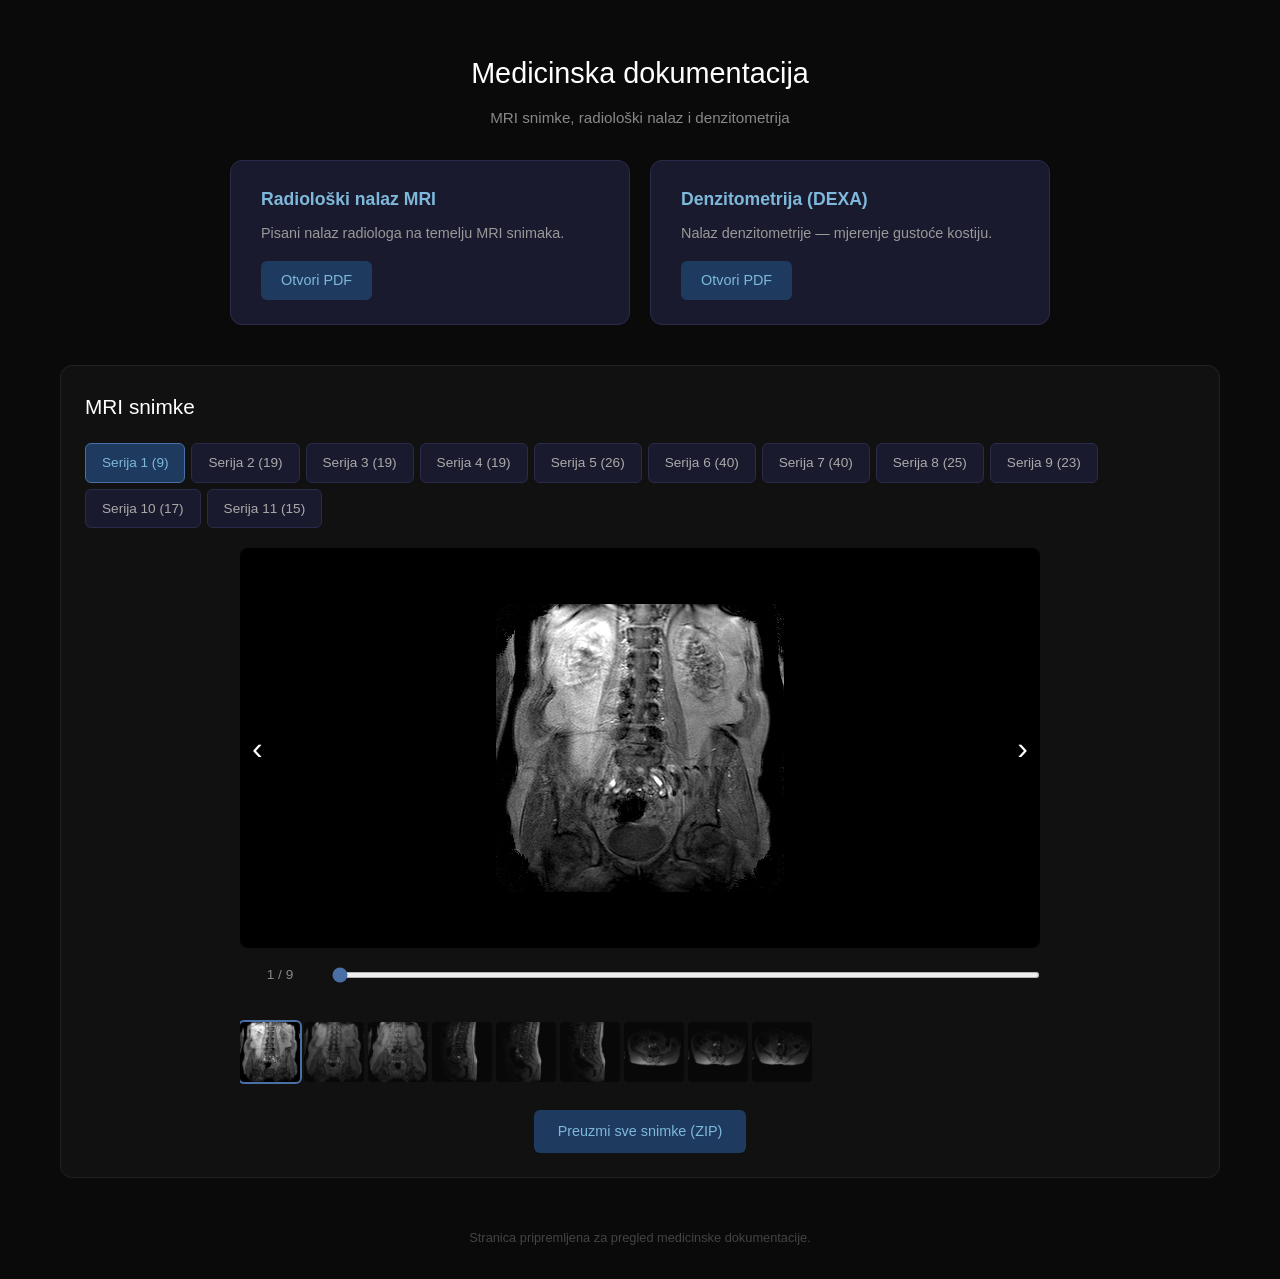
==== index.html @ 1146786d "Medical documentation site with MRI viewer" ====
<!DOCTYPE html>
<html lang="hr">
<head>
    <meta charset="UTF-8">
    <meta name="viewport" content="width=device-width, initial-scale=1.0">
    <title>Medicinska dokumentacija</title>
    <style>
        * { margin: 0; padding: 0; box-sizing: border-box; }
        body {
            font-family: -apple-system, BlinkMacSystemFont, 'Segoe UI', Roboto, sans-serif;
            background: #0a0a0a;
            color: #e0e0e0;
            line-height: 1.6;
        }
        .container {
            max-width: 1200px;
            margin: 0 auto;
            padding: 20px;
        }
        h1 {
            text-align: center;
            padding: 30px 0 10px;
            font-size: 1.8em;
            font-weight: 300;
            color: #fff;
        }
        .subtitle {
            text-align: center;
            color: #888;
            margin-bottom: 30px;
            font-size: 0.95em;
        }

        /* Documents section */
        .docs-section {
            display: flex;
            gap: 20px;
            margin-bottom: 40px;
            flex-wrap: wrap;
            justify-content: center;
        }
        .doc-card {
            background: #1a1a2e;
            border: 1px solid #2a2a4a;
            border-radius: 12px;
            padding: 24px 30px;
            flex: 1;
            min-width: 280px;
            max-width: 400px;
            transition: border-color 0.2s;
        }
        .doc-card:hover {
            border-color: #4a6fa5;
        }
        .doc-card h3 {
            color: #7eb8da;
            margin-bottom: 8px;
            font-size: 1.1em;
        }
        .doc-card p {
            color: #999;
            font-size: 0.9em;
            margin-bottom: 16px;
        }
        .doc-card a {
            display: inline-block;
            background: #1e3a5f;
            color: #7eb8da;
            text-decoration: none;
            padding: 8px 20px;
            border-radius: 6px;
            font-size: 0.9em;
            transition: background 0.2s;
        }
        .doc-card a:hover {
            background: #2a4f7f;
        }

        /* MRI Viewer */
        .mri-section {
            background: #111;
            border-radius: 12px;
            padding: 24px;
            border: 1px solid #222;
        }
        .mri-section h2 {
            color: #fff;
            font-weight: 400;
            margin-bottom: 20px;
            font-size: 1.3em;
        }

        /* Series tabs */
        .series-tabs {
            display: flex;
            gap: 6px;
            margin-bottom: 20px;
            flex-wrap: wrap;
        }
        .series-tab {
            background: #1a1a2e;
            border: 1px solid #2a2a4a;
            color: #aaa;
            padding: 8px 16px;
            border-radius: 6px;
            cursor: pointer;
            font-size: 0.85em;
            transition: all 0.2s;
        }
        .series-tab:hover {
            border-color: #4a6fa5;
            color: #fff;
        }
        .series-tab.active {
            background: #1e3a5f;
            border-color: #4a6fa5;
            color: #7eb8da;
        }

        /* Viewer */
        .viewer {
            display: flex;
            flex-direction: column;
            align-items: center;
        }
        .viewer-main {
            position: relative;
            background: #000;
            border-radius: 8px;
            overflow: hidden;
            display: flex;
            align-items: center;
            justify-content: center;
            width: 100%;
            max-width: 800px;
            min-height: 400px;
        }
        .viewer-main img {
            max-width: 100%;
            max-height: 70vh;
            display: block;
        }
        .nav-btn {
            position: absolute;
            top: 50%;
            transform: translateY(-50%);
            background: rgba(0,0,0,0.6);
            color: #fff;
            border: none;
            font-size: 2em;
            padding: 16px 12px;
            cursor: pointer;
            z-index: 10;
            transition: background 0.2s;
        }
        .nav-btn:hover { background: rgba(30,58,95,0.8); }
        .nav-btn.prev { left: 0; border-radius: 0 8px 8px 0; }
        .nav-btn.next { right: 0; border-radius: 8px 0 0 8px; }

        /* Slider */
        .slider-container {
            width: 100%;
            max-width: 800px;
            margin: 16px 0;
            display: flex;
            align-items: center;
            gap: 12px;
        }
        .slider-container input[type="range"] {
            flex: 1;
            accent-color: #4a6fa5;
            height: 6px;
        }
        .slider-label {
            color: #888;
            font-size: 0.85em;
            min-width: 80px;
            text-align: center;
        }

        /* Thumbnails */
        .thumbnails {
            display: flex;
            gap: 4px;
            margin-top: 12px;
            overflow-x: auto;
            padding: 8px 0;
            max-width: 800px;
            width: 100%;
        }
        .thumbnails img {
            width: 60px;
            height: 60px;
            object-fit: cover;
            border-radius: 4px;
            cursor: pointer;
            opacity: 0.5;
            transition: opacity 0.2s, outline-color 0.2s;
            outline: 2px solid transparent;
        }
        .thumbnails img:hover { opacity: 0.8; }
        .thumbnails img.active {
            opacity: 1;
            outline-color: #4a6fa5;
        }

        .download-all {
            display: inline-block;
            margin-top: 20px;
            background: #1e3a5f;
            color: #7eb8da;
            text-decoration: none;
            padding: 10px 24px;
            border-radius: 6px;
            font-size: 0.9em;
            transition: background 0.2s;
        }
        .download-all:hover { background: #2a4f7f; }

        footer {
            text-align: center;
            padding: 30px;
            color: #444;
            font-size: 0.8em;
        }

        /* Lightbox */
        .lightbox {
            display: none;
            position: fixed;
            inset: 0;
            background: rgba(0,0,0,0.95);
            z-index: 1000;
            align-items: center;
            justify-content: center;
            cursor: zoom-out;
        }
        .lightbox.open { display: flex; }
        .lightbox img {
            max-width: 95vw;
            max-height: 95vh;
        }
    </style>
</head>
<body>
    <div class="container">
        <h1>Medicinska dokumentacija</h1>
        <p class="subtitle">MRI snimke, radiolo&scaron;ki nalaz i denzitometrija</p>

        <div class="docs-section">
            <div class="doc-card">
                <h3>Radiolo&scaron;ki nalaz MRI</h3>
                <p>Pisani nalaz radiologa na temelju MRI snimaka.</p>
                <a href="docs/mri-nalaz.pdf" target="_blank">Otvori PDF</a>
            </div>
            <div class="doc-card">
                <h3>Denzitometrija (DEXA)</h3>
                <p>Nalaz denzitometrije &mdash; mjerenje gusto&cacute;e kostiju.</p>
                <a href="docs/denzitometrija.pdf" target="_blank">Otvori PDF</a>
            </div>
        </div>

        <div class="mri-section">
            <h2>MRI snimke</h2>
            <div class="series-tabs" id="seriesTabs"></div>
            <div class="viewer">
                <div class="viewer-main" id="viewerMain">
                    <button class="nav-btn prev" onclick="navigate(-1)">&lsaquo;</button>
                    <img id="mainImage" src="" alt="MRI snimka">
                    <button class="nav-btn next" onclick="navigate(1)">&rsaquo;</button>
                </div>
                <div class="slider-container">
                    <span class="slider-label" id="sliderLabel">1 / 1</span>
                    <input type="range" id="slider" min="0" max="0" value="0">
                </div>
                <div class="thumbnails" id="thumbnails"></div>
            </div>
            <div style="text-align:center">
                <a href="mri/jpegs-export.zip" class="download-all">Preuzmi sve snimke (ZIP)</a>
            </div>
        </div>
    </div>

    <div class="lightbox" id="lightbox" onclick="closeLightbox()">
        <img id="lightboxImg" src="" alt="">
    </div>

    <footer>Stranica pripremljena za pregled medicinske dokumentacije.</footer>

    <script>
        const seriesData = {
            "Serija 1": { prefix: "SE000001", count: 9 },
            "Serija 2": { prefix: "SE000002", count: 19 },
            "Serija 3": { prefix: "SE000003", count: 19 },
            "Serija 4": { prefix: "SE000004", count: 19 },
            "Serija 5": { prefix: "SE000005", count: 26 },
            "Serija 6": { prefix: "SE000006", count: 40 },
            "Serija 7": { prefix: "SE000007", count: 40 },
            "Serija 8": { prefix: "SE000008", count: 25 },
            "Serija 9": { prefix: "SE000009", count: 23 },
            "Serija 10": { prefix: "SE000010", count: 17 },
            "Serija 11": { prefix: "SE000011", count: 15 }
        };

        let currentSeries = "Serija 1";
        let currentIndex = 0;

        function getImagePath(series, index) {
            const s = seriesData[series];
            const imgNum = String(index + 1).padStart(6, '0');
            return `mri/jpegs-export/PA000001_ST000001_${s.prefix}_IM${imgNum}.jpg`;
        }

        function buildTabs() {
            const container = document.getElementById('seriesTabs');
            container.innerHTML = '';
            for (const name of Object.keys(seriesData)) {
                const tab = document.createElement('div');
                tab.className = 'series-tab' + (name === currentSeries ? ' active' : '');
                tab.textContent = name + ' (' + seriesData[name].count + ')';
                tab.onclick = () => selectSeries(name);
                container.appendChild(tab);
            }
        }

        function selectSeries(name) {
            currentSeries = name;
            currentIndex = 0;
            buildTabs();
            updateViewer();
        }

        function updateViewer() {
            const s = seriesData[currentSeries];
            const img = document.getElementById('mainImage');
            img.src = getImagePath(currentSeries, currentIndex);
            img.onclick = () => openLightbox(img.src);

            const slider = document.getElementById('slider');
            slider.max = s.count - 1;
            slider.value = currentIndex;

            document.getElementById('sliderLabel').textContent =
                (currentIndex + 1) + ' / ' + s.count;

            // Thumbnails
            const container = document.getElementById('thumbnails');
            container.innerHTML = '';
            for (let i = 0; i < s.count; i++) {
                const thumb = document.createElement('img');
                thumb.src = getImagePath(currentSeries, i);
                thumb.className = i === currentIndex ? 'active' : '';
                thumb.onclick = () => { currentIndex = i; updateViewer(); };
                thumb.loading = 'lazy';
                container.appendChild(thumb);
            }
            // Scroll active thumbnail into view
            setTimeout(() => {
                const active = container.querySelector('.active');
                if (active) active.scrollIntoView({ behavior: 'smooth', block: 'nearest', inline: 'center' });
            }, 50);
        }

        function navigate(dir) {
            const s = seriesData[currentSeries];
            currentIndex = (currentIndex + dir + s.count) % s.count;
            updateViewer();
        }

        document.getElementById('slider').addEventListener('input', function() {
            currentIndex = parseInt(this.value);
            updateViewer();
        });

        function openLightbox(src) {
            document.getElementById('lightboxImg').src = src;
            document.getElementById('lightbox').classList.add('open');
        }
        function closeLightbox() {
            document.getElementById('lightbox').classList.remove('open');
        }

        // Keyboard navigation
        document.addEventListener('keydown', function(e) {
            if (e.key === 'ArrowLeft') navigate(-1);
            if (e.key === 'ArrowRight') navigate(1);
            if (e.key === 'Escape') closeLightbox();
        });

        // Scroll wheel on viewer
        document.getElementById('viewerMain').addEventListener('wheel', function(e) {
            e.preventDefault();
            navigate(e.deltaY > 0 ? 1 : -1);
        }, { passive: false });

        // Init
        buildTabs();
        updateViewer();
    </script>
</body>
</html>
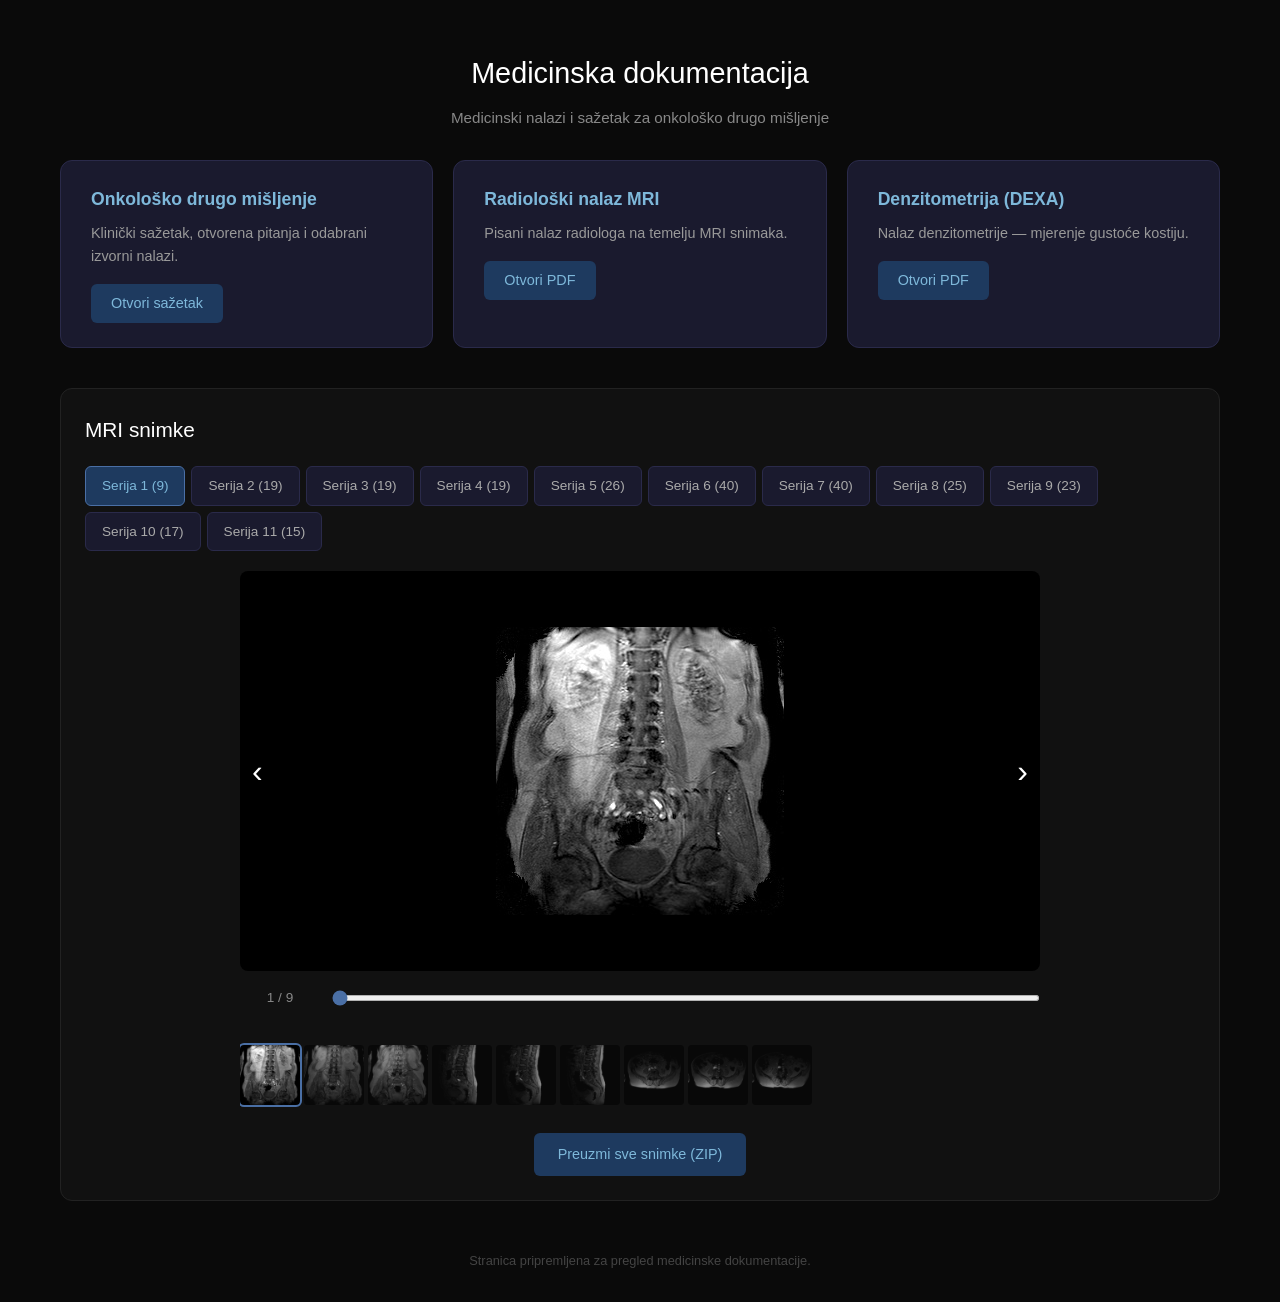
==== commit bc4ff853: "Add private oncology second-opinion brief" ====
--- a/index.html
+++ b/index.html
@@ -245,9 +245,14 @@
 <body>
     <div class="container">
         <h1>Medicinska dokumentacija</h1>
-        <p class="subtitle">MRI snimke, radiolo&scaron;ki nalaz i denzitometrija</p>
+        <p class="subtitle">Medicinski nalazi i sažetak za onkološko drugo mišljenje</p>
 
         <div class="docs-section">
+            <div class="doc-card">
+                <h3>Onkolo&scaron;ko drugo mi&scaron;ljenje</h3>
+                <p>Klini&ccaron;ki sa&zcaron;etak, otvorena pitanja i odabrani izvorni nalazi.</p>
+                <a href="onkolog/">Otvori sa&zcaron;etak</a>
+            </div>
             <div class="doc-card">
                 <h3>Radiolo&scaron;ki nalaz MRI</h3>
                 <p>Pisani nalaz radiologa na temelju MRI snimaka.</p>
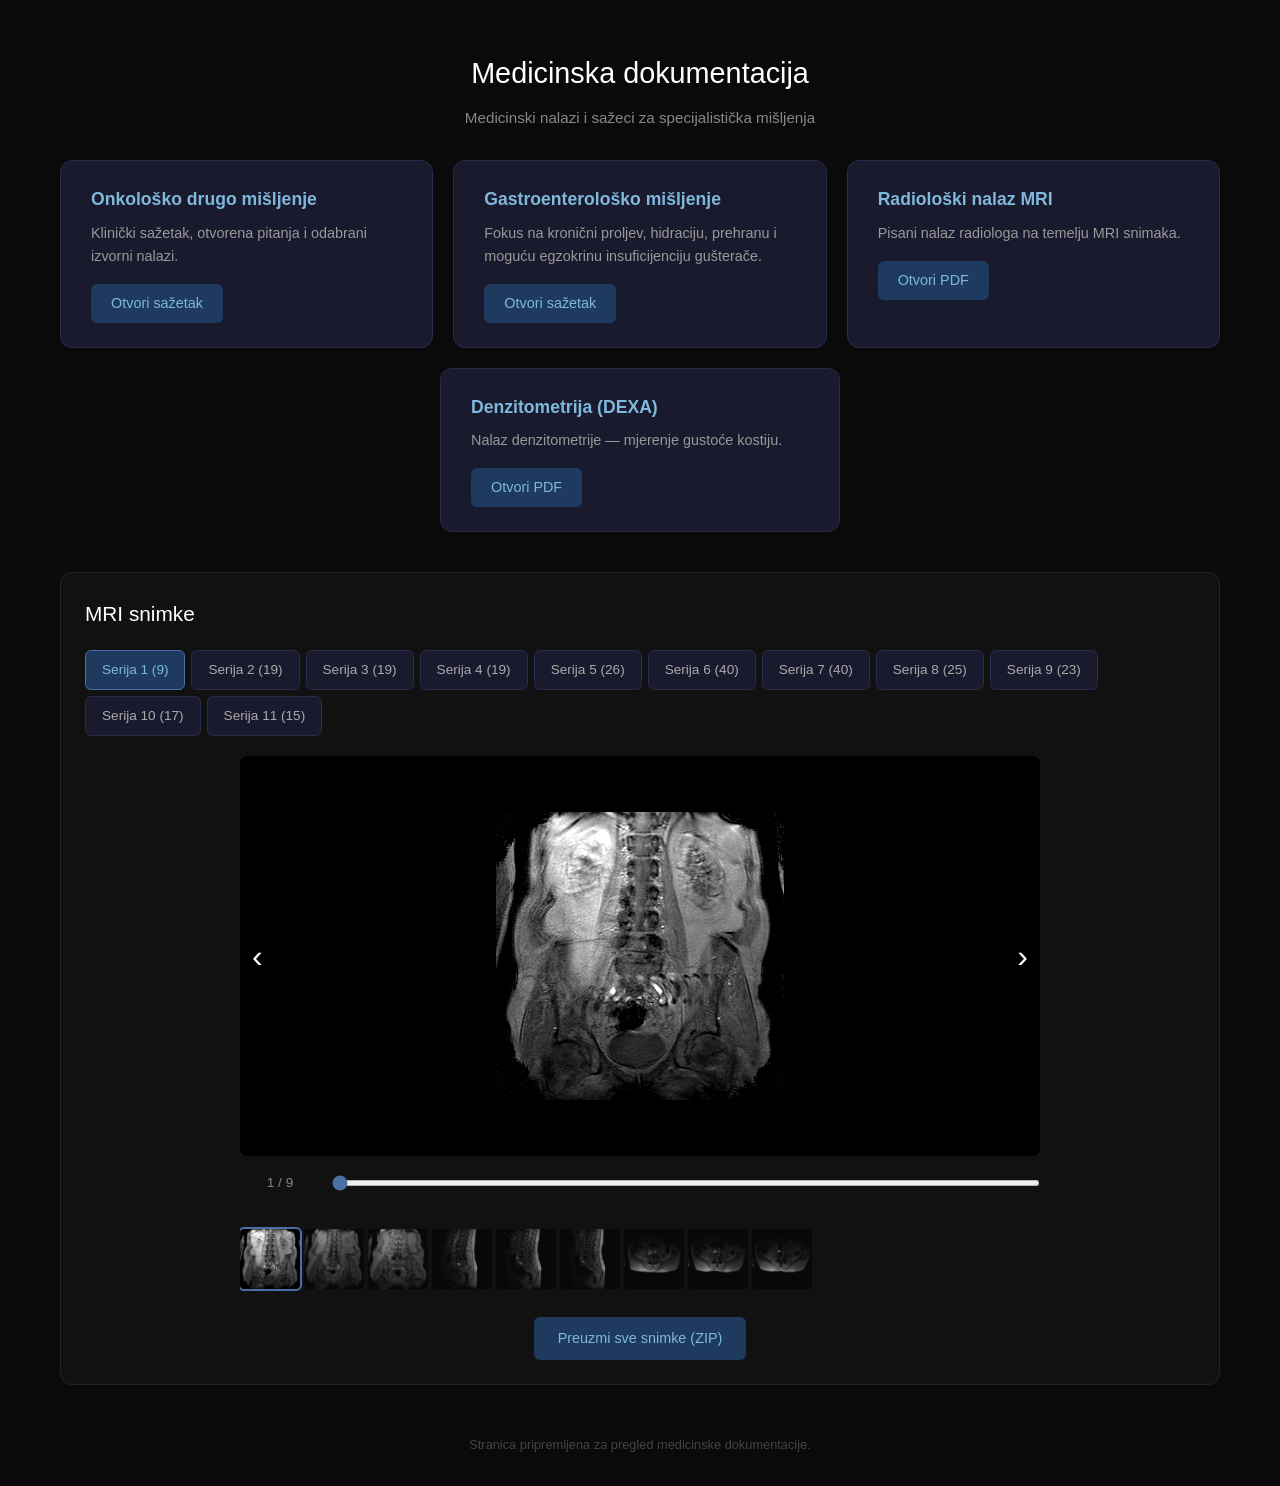
==== commit 9d4cbc58: "Add gastroenterology clinical brief" ====
--- a/index.html
+++ b/index.html
@@ -245,13 +245,18 @@
 <body>
     <div class="container">
         <h1>Medicinska dokumentacija</h1>
-        <p class="subtitle">Medicinski nalazi i sažetak za onkološko drugo mišljenje</p>
+        <p class="subtitle">Medicinski nalazi i sažeci za specijalistička mišljenja</p>
 
         <div class="docs-section">
             <div class="doc-card">
                 <h3>Onkolo&scaron;ko drugo mi&scaron;ljenje</h3>
                 <p>Klini&ccaron;ki sa&zcaron;etak, otvorena pitanja i odabrani izvorni nalazi.</p>
                 <a href="onkolog/">Otvori sa&zcaron;etak</a>
+            </div>
+            <div class="doc-card">
+                <h3>Gastroenterolo&scaron;ko mi&scaron;ljenje</h3>
+                <p>Fokus na kroni&ccaron;ni proljev, hidraciju, prehranu i mogu&cacute;u egzokrinu insuficijenciju gu&scaron;tera&ccaron;e.</p>
+                <a href="gastroenterolog/">Otvori sa&zcaron;etak</a>
             </div>
             <div class="doc-card">
                 <h3>Radiolo&scaron;ki nalaz MRI</h3>
